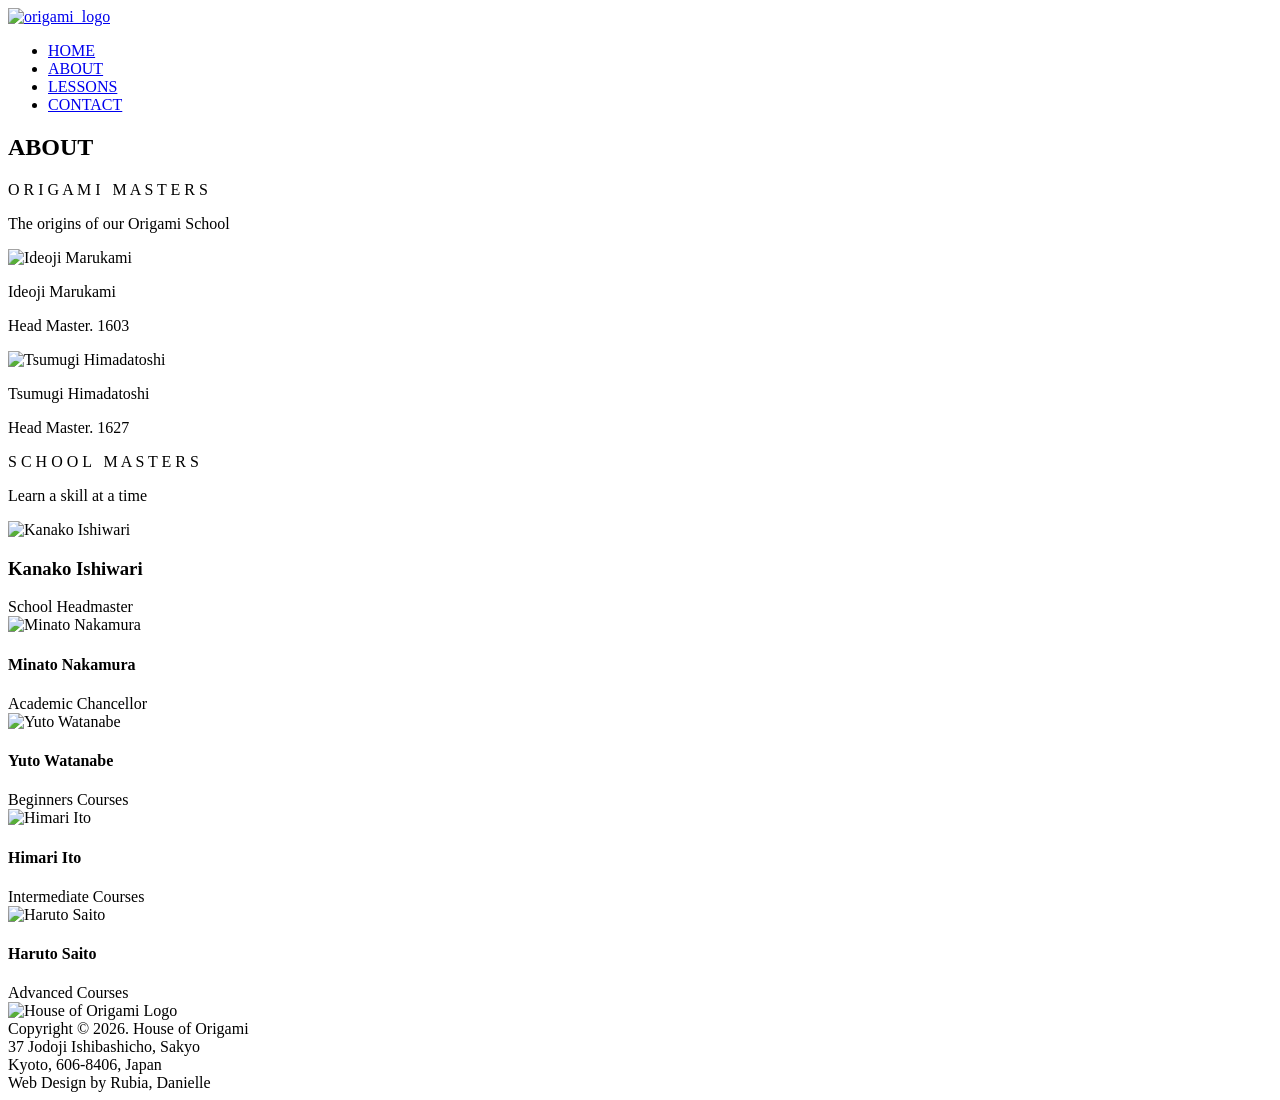
==== about.html @ 140cec90 "Add files via upload" ====
<!DOCTYPE html>
<html lang="en">
<head>
	<meta charset="UTF-8">
	<meta name="viewport" content="width-device-width, initial-scale=1.0">
	<link rel="icon" type="image/png" href="images/icon_clean.png">
	<link rel="preconnect" href="https://fonts.googleapis.com">
	<link rel="preconnect" href="https://fonts.gstatic.com" crossorigin>
	<link href="https://fonts.googleapis.com/css2?family=Aubrey&family=Roboto:ital,wght@0,100..900;1,100..900&display=swap" rel="stylesheet">
	<link rel="stylesheet" href="css/style.css">
	<title>About - House of Origami</title>
</head>
<body>

	<header>
		<nav class="navbar">
			<a href="index.html"><img src="images/origami_logo.png" width="300" alt="origami_logo"></a>
			<ul class="nav-menu">
				<li><a href="index.html" class="nav-link">HOME</a></li>
				<li><a href="about.html" class="nav-link">ABOUT</a></li>
				<li><a href="lessons.html" class="nav-link">LESSONS</a></li>
				<li><a href="contacts.html" class="nav-link">CONTACT</a></li>
			</ul>
		</nav>
	</header>

	<main class="main-container">
		<div class="aboutlesson-header">
			<h2>ABOUT</h2>
		</div>

		<section class="origami-masters">
			<div class="origami-masters-title">
				<div class="title-about">O R I G A M I &nbsp; M A S T E R S</div>
				<p>The origins of our Origami School</p>
			</div>

			<div class="origami-masters-container">
				<div class="master">
					<img src="images/master01.jpg" alt="Ideoji Marukami">
					<p class="master-name">Ideoji Marukami</p>
					<p class="master-era">Head Master. 1603</p>
				</div>
				<div class="master">
					<img src="images/master02.jpg" alt="Tsumugi Himadatoshi">
					<p class="master-name">Tsumugi Himadatoshi</p>
					<p class="master-era">Head Master. 1627</p>
				</div>
			</div>
		</section>

		<section class="school-masters">
			<div class="school-masters-title">
				<div class="title-about">S C H O O L &nbsp; M A S T E R S</div>
				<p>Learn a skill at a time</p>
			</div>

			<div class="masters-container">
				<div class="featured-master">
					<img src="images/headmaster.jpg" alt="Kanako Ishiwari">
					<h3>Kanako Ishiwari</h3>
					<span>School Headmaster</span>
				</div>

				<div class="masters-grid">
					<div class="master-card">
						<img src="images/lessonmaster01.jpg" alt="Minato Nakamura">
						<h4>Minato Nakamura</h4>
						<span>Academic Chancellor</span>
					</div>
					<div class="master-card">
						<img src="images/lessonmaster02.jpg" alt="Yuto Watanabe">
						<h4>Yuto Watanabe</h4>
						<span>Beginners Courses</span>
					</div>
					<div class="master-card">
						<img src="images/lessonmaster03.jpg" alt="Himari Ito">
						<h4>Himari Ito</h4>
						<span>Intermediate Courses</span>
					</div>
					<div class="master-card">
						<img src="images/lessonmaster04.jpg" alt="Haruto Saito">
						<h4>Haruto Saito</h4>
						<span>Advanced Courses</span>
					</div>
				</div>
			</div>
		</section>
	</main>

	<footer>
		<div class="footer-container">
			<div class="footer-left">
				<img src="images/origami_logo_dark.png" alt="House of Origami Logo" class="footer-logo">
				<div id="details">
					Copyright © 2026. House of Origami <br>
					37 Jodoji Ishibashicho, Sakyo <br>
					Kyoto, 606-8406, Japan
				</div>
			</div>
			<div>Web Design by Rubia, Danielle</div>
		</div>
	</footer>

</body>
</html>
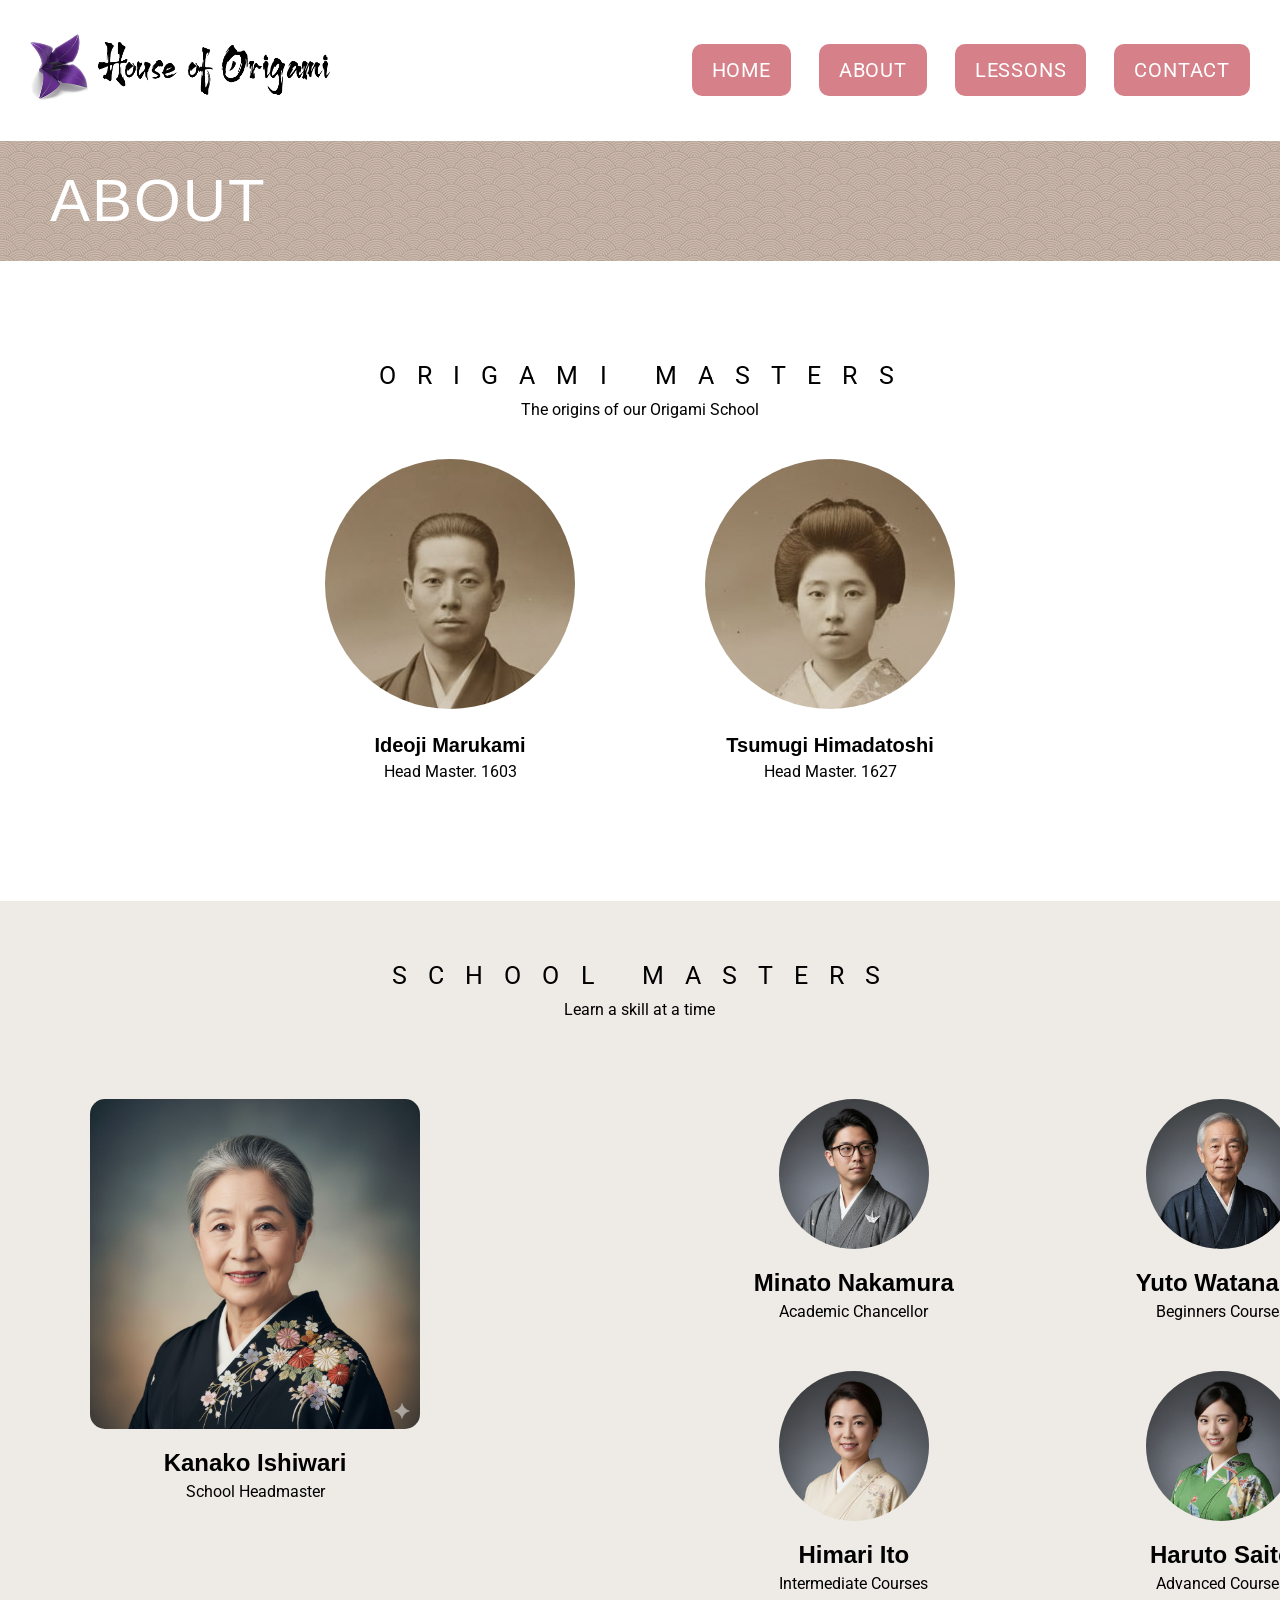
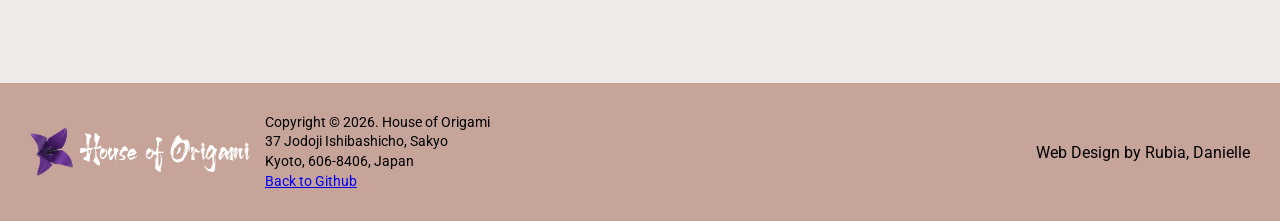
==== commit 853778a1: "Update footer with GitHub link and copyright info Added a link to GitHub in the footer and updated t" ====
--- a/about.html
+++ b/about.html
@@ -95,7 +95,8 @@
 				<div id="details">
 					Copyright © 2026. House of Origami <br>
 					37 Jodoji Ishibashicho, Sakyo <br>
-					Kyoto, 606-8406, Japan
+					Kyoto, 606-8406, Japan <br>
+				<a href="https://github.com/dandalan-dan/house-of-origami-homework_project">Back to Github</a>
 				</div>
 			</div>
 			<div>Web Design by Rubia, Danielle</div>
--- a/css/style.css
+++ b/css/style.css
@@ -0,0 +1,1211 @@
+/* ---------- FONTS ---------- */
+@font-face {
+  font-family: 'Roboto';
+  src: url('../fonts/Roboto/Roboto-Regular.ttf') format('truetype');
+  font-style: normal;
+}
+
+@font-face {
+  font-family: 'Aubrey';
+  src: url('../fonts/Aubrey/Aubrey-Regular.ttf') format('truetype');
+  font-style: normal;
+}
+
+/* ---------- GENERAL SETUP ---------- */
+* {
+	box-sizing: border-box;
+	margin: 0;
+	padding: 0;
+}
+
+body {
+	font-family: 'Roboto', sans-serif;
+	background-color: #ffffff;
+}
+
+
+/* ---------- NAV ---------- */
+.navbar {
+	padding: 32px 30px;
+	display: flex;
+	align-items: center;
+	justify-content: space-between;
+}
+
+.nav-menu {
+	list-style: none;
+	display: flex;
+	align-items: center;
+	gap: 28px;
+}
+
+.nav-link {
+	text-decoration: none;
+	color: white;
+	background-color: #D68189;
+	transition: all 0.2s ease;
+	border-radius: 10px;
+	display: inline-block;
+	padding: 14px 20px;
+	min-width: 80px;
+	text-align: center;
+	font-size: 20px;
+	letter-spacing: .04em;
+}
+
+.nav-link:hover {
+	background-color: #E94E77;
+	transform: translateY(-3px);
+}
+
+
+/* ---------- HERO ---------- */
+.welcome {
+	padding: 40px 30px;
+	text-align: center;
+	display: flex;
+	flex-direction: column;
+	align-items: center;
+}
+
+.welcome .head-one {
+	font-family: 'Aubrey', serif;
+	font-size: 56px;
+	font-weight: 400;
+	text-align: center;
+	margin: 10px auto;
+}
+
+.welcome p {
+	max-width: 1100px;
+	font-size: 20px;
+	line-height: 1.6;
+}
+
+/* ------------- ABOUT & LESSON HEADER 2 --------- */
+
+.aboutlesson-header {
+	background-color: #d0bdb3;
+	background-image: url("../images/bg-tile.jpg");
+	background-blend-mode: multiply;
+	background-repeat: repeat;
+	background-size: auto;
+	height: 120px;
+	width: 100%;
+	padding-left: 50px;
+	margin-bottom: 40px;
+	box-sizing: border-box;
+	display: flex;
+	align-items: center;
+}
+
+.aboutlesson-header h2 {
+	color: white;
+	font-size: 60px;
+	font-weight: 350;
+	letter-spacing: 2px;
+	margin: 0;
+}
+
+/* ---------- FOOTER ---------- */
+footer {
+	background-color: #C6A49A;
+	padding: 30px;
+	color: black;
+}
+
+.footer-container {
+	display: flex;
+	align-items: center;
+	justify-content: space-between;
+}
+
+.footer-left {
+	display: flex;
+	align-items: center;
+	gap: 15px;
+}
+
+.footer-logo {
+	height: 50px;
+}
+
+#details {
+	font-size: 14px;
+	line-height: 1.4;
+}
+
+/* ---------- FEATURED LESSON SECTION ---------- */
+.featured-lessons {
+	padding: 60px 0;
+	background-color: #e6e6e6;
+	text-align: center;
+	display: flex;
+	flex-direction: column;
+	align-items: center;
+}
+
+.main-feature-img {
+	width: 1100px;
+	border-radius: 15px;
+	margin-bottom: 30px;
+}
+
+.container {
+	width: 1100px;
+	text-align: left;
+	display: flex;
+	flex-direction: row;
+	align-items: flex-start;
+	gap: 40px;
+}
+
+.title-featured {
+	font-size: 25px;
+	letter-spacing: 0.2cm;
+	font-weight: 500;
+}
+
+.texpara {
+	margin: 10px 0 30px 0;
+	font-size: 18px;
+}
+
+/* Left Column */
+.spear-tailed {
+	flex: 6;
+}
+
+#spear-td {
+	font-size: 32px;
+	margin-bottom: 15px;
+}
+
+.lesson-desc {
+	font-size: 18px;
+	line-height: 1.6;
+	margin-bottom: 20px;
+}
+
+.lessons-label {
+	font-weight: 350;
+	font-size: 20px;
+	margin-bottom: 10px;
+}
+
+#list-lessons {
+	font-size: 18px;
+	line-height: 1.4;
+	margin-bottom: 20px;
+	padding-left: 40px;
+}
+
+/* Enroll Card */
+.enroll {
+	flex: 4;
+	background-color: #C6A49A;
+	padding: 40px 30px;
+	border-radius: 15px;
+	text-align: center;
+	margin-top: 20px;
+	display: flex;
+	flex-direction: column;
+	align-items: center;
+}
+
+#enroll-now {
+	font-size: 28px;
+	color: white;
+	font-weight: bold;
+	margin-bottom: 10px;
+}
+
+.p-white-small {
+	color: white;
+	font-size: 18px;
+	margin-bottom: 20px;
+}
+
+#dollar-25 {
+	width: 130px;
+	height: 130px;
+	border: 4px solid white;
+	border-radius: 50%;
+	margin: 0 auto 20px;
+	background-color: #EEEBE6;
+	font-size: 45px;
+	font-weight: bold;
+	color: #E94E77;
+	display: flex;
+	align-items: center;
+	justify-content: center;
+}
+
+#dollar-sign {
+	font-size: 24px;
+	vertical-align: super;
+}
+
+.join-now {
+	display: inline-block;
+	background-color: #e94f77;
+	color: white;
+	padding: 15px 40px;
+	font-size: 20px;
+	font-weight: bold;
+	border-radius: 10px;
+	cursor: pointer;
+	margin-top: 10px;
+	transition: background-color 0.2s ease;
+}
+
+.join-now:hover {
+	background-color: black;
+}
+
+/* ---------- INFO BREAK ---------- */
+.info-break {
+	background-color: #ffffff;
+	padding: 40px;
+	text-align: center;
+	display: flex;
+	justify-content: center;
+}
+
+.info-break .container {
+	display: block;
+}
+
+.info-break p {
+	font-size: 18px;
+	line-height: 1.8;
+	color: #555555;
+}
+
+/* ---------- ANIMAL CARDS INDEX ---------- */
+.animal-container {
+	display: flex;
+	flex-direction: row;
+	flex-wrap: wrap;
+	justify-content: center;
+	gap: 10px;
+	padding: 20px 0;
+	overflow-x: auto;
+}
+
+.title-masterclass {
+	font-size: 25px;
+	letter-spacing: 0.2cm;
+	font-weight: 400;
+}
+
+.animal {
+	padding: 20px;
+	background-color: white;
+	border-radius: 15px;
+	display: flex;
+	flex-direction: column;
+	align-items: flex-start;
+	width: 300px;
+	flex-shrink: 0;
+}
+
+.animal-pic {
+	width: 100%;
+	border-radius: 10px;
+	margin-bottom: 15px;
+}
+
+.animal-title {
+	font-size: 20px;
+	font-weight: bold;
+	margin: 0 0 12px 0;
+	text-align: center;
+	width: 100%;
+}
+
+.animal-text {
+	color: black;
+	font-size: 14px;
+	line-height: 1.5;
+	margin-bottom: 10px;
+	text-align: left;
+	flex: 1;
+}
+
+.animal-text:last-of-type {
+	margin-bottom: 18px;
+}
+
+.stat {
+	padding: 5px 5px;
+	border-radius: 12px;
+	background-color: #E94E77;
+	font-size: 22px;
+	font-weight: 600;
+	color: white;
+	text-align: center;
+	display: flex;
+	flex-direction: column;
+	align-items: center;
+	align-self: flex-start;
+}
+
+#skill-level {
+	color: black;
+	font-size: 20px;
+	text-align: center;
+}
+
+/* ---------- ABOUT PAGE SPECIFIC ---------- */
+/* Origami Masters Section */
+.origami-masters {
+	background-color: #ffffff;
+	padding: 60px 0;
+	display: flex;
+	flex-direction: column;
+	align-items: center;
+}
+
+.title-about {
+	font-size: 25px;
+	letter-spacing: 0.2cm;
+	font-weight: 400;
+	padding-bottom: 10px;
+}
+
+.origami-masters-title {
+	text-align: center;
+	margin-bottom: 40px;
+}
+
+.school-masters-title {
+	text-align: center;
+	margin-bottom: 40px;
+}
+
+.origami-masters-container {
+	max-width: 900px;
+	width: 100%;
+	display: flex;
+	flex-wrap: wrap;
+	justify-content: center;
+	gap: 80px;
+	margin-bottom: 60px;
+}
+
+.origami-masters-container .master {
+	display: flex;
+	flex-direction: column;
+	align-items: center;
+	width: 300px;
+}
+
+.master img {
+	width: 250px;
+	height: 250px;
+	border-radius: 50%;
+	object-fit: cover;
+	margin-bottom: 15px;
+}
+
+.master-name {
+	font-weight: bold;
+	font-size: 20px;
+	margin: 10px 0 5px 0;
+}
+
+.master-era {
+	color: black;
+}
+
+/* School Masters Section */
+.school-masters {
+	background-color: #EEEBE6;
+	flex-wrap: wrap;
+	padding: 60px 0;
+	display: flex;
+	flex-direction: column;
+	align-items: center;
+}
+
+.masters-container {
+	max-width: 1100px;
+	width: 100%;
+	display: flex;
+	flex-direction: row;
+	align-items: flex-start;
+	gap: 40px;
+	margin-top: 40px;
+}
+
+/* Left side Headmaster */
+.featured-master {
+	flex: 0 0 30%;
+	display: flex;
+	flex-direction: column;
+	align-items: center;
+	text-align: center;
+	margin-right: 220px;
+}
+
+.featured-master img {
+	width: 100%;
+	border-radius: 15px;
+	margin-bottom: 15px;
+}
+
+.featured-master h3 {
+	font-size: 24px;
+	margin: 5px 0;
+}
+
+/* Right side grid of 4 masters */
+.masters-grid {
+	flex: 0 0 65%;
+	display: flex;
+	flex-wrap: wrap;
+	gap: 20px;
+}
+
+.master-card {
+	flex: 0 0 calc(50% - 10px);
+	display: flex;
+	flex-direction: column;
+	align-items: center;
+	margin-bottom: 30px;
+}
+
+.master-card img {
+	width: 150px;
+	height: 150px;
+	border-radius: 50%;
+	object-fit: cover;
+	margin-bottom: 15px;
+}
+
+.master-card h4 {
+	margin: 5px 0;
+	font-size: 24px;
+	text-align: center;
+}
+
+.master-card span {
+	color: black;
+	text-align: center;
+}
+
+/* ------------ LESSON PAGE SPECIFIC ------------- */
+.page-lessons {
+	padding: 60px 0;
+	text-align: center;
+	display: flex;
+	flex-direction: column;
+	align-items: center;
+}
+
+.card-container {
+	display: flex;
+	flex-direction: row;
+	justify-content: center;
+	gap: 10px;
+	padding: 20px;
+	overflow-x: auto;
+	flex-wrap: wrap;
+}
+
+#title-masterclasses {
+	font-size: 25px;
+	letter-spacing: 0.2cm;
+	font-weight: 400;
+}
+
+.animal-lesson {
+	padding: 20px;
+	background-color: #E3CFB4;
+	border-radius: 15px;
+	display: flex;
+	flex-direction: column;
+	align-items: flex-start;
+	width: 290px;
+	flex-shrink: 0;
+	margin-right: 5px;
+}
+
+#video-title {
+	font-size: 25px;
+	letter-spacing: 0.2cm;
+	font-weight: 400;
+}
+
+.enroll-lesson {
+	padding: 12px 18px;
+	border-radius: 12px;
+	background-color: #E94F77;
+	font-size: 20px;
+	font-weight: 400;
+	text-decoration: none;
+	color: white;
+	text-align: center;
+	letter-spacing: 0.05em;
+	display: flex;
+	flex-direction: column;
+	align-items: center;
+	align-self: center;
+}
+
+.enroll-lesson:hover {
+	background-color: black;
+}
+
+.video-lessons-container {
+	background-color: #EEEBE6;
+	padding: 60px 40px;
+	text-align: center;
+	display: flex;
+	flex-direction: column;
+	align-items: center;
+}
+
+.video-container {
+	display: flex;
+	flex-direction: row;
+	justify-content: center;
+	gap: 30px;
+	padding: 20px 0;
+	flex-wrap: wrap;
+}
+
+.video-card {
+	background-color: #FFFFFF;
+	border-radius: 10px;
+	padding: 12px;
+	display: flex;
+	flex-direction: column;
+	align-items: center;
+	max-width: 100%;
+	width: 400px;
+}
+
+.video-card iframe {
+	width: 100%;
+	height: 200px;
+	border: none;
+}
+
+.video-card h3 {
+	font-family: 'Roboto', sans-serif;
+	margin-top: 12px;
+	font-size: 20px;
+	font-weight: bold;
+}
+
+/* ------------ CONTACT PAGE SPECIFIC ------------- */
+.map-section {
+	width: 100%;
+	line-height: 0;
+}
+
+.map-section iframe {
+	width: 100%;
+	height: 380px;
+	border: none;
+	display: block;
+}
+
+.contact-body {
+	display: flex;
+	flex-direction: row;
+	gap: 60px;
+	padding: 60px 80px 60px 40px;
+	align-items: flex-start;
+	justify-content: center;
+}
+
+.contact-title {
+	font-size: 22px;
+	font-weight: 700;
+	margin-bottom: 24px;
+	letter-spacing: 0.03em;
+}
+
+/* Form */
+.contact-form-wrap {
+	flex: 0 0 auto;
+	width: 590px;
+}
+
+.form-row {
+	display: flex;
+	align-items: flex-start;
+	margin-bottom: 18px;
+	gap: 16px;
+}
+
+.form-row label {
+	width: 90px;
+	min-width: 90px;
+	font-size: 16px;
+	font-weight: 400;
+	padding-top: 8px;
+}
+
+.form-row input[type="text"],
+.form-row input[type="email"],
+.form-row input[type="number"],
+.form-row textarea {
+	width: 390px;
+	padding: 8px 12px;
+	font-size: 15px;
+	font-family: 'Roboto', sans-serif;
+	border: 1px solid #ccc;
+	border-radius: 6px;
+	background-color: #f5f0eb;
+	outline: none;
+	transition: border-color 0.2s;
+}
+
+.form-row select {
+	width: 200px;
+	padding: 8px 12px;
+	font-size: 15px;
+	font-family: 'Roboto', sans-serif;
+	border: 1px solid #ccc;
+	border-radius: 6px;
+	background-color: #f5f0eb;
+	outline: none;
+	transition: border-color 0.2s;
+}
+
+.form-row input:focus,
+.form-row select:focus,
+.form-row textarea:focus {
+	border-color: #D68189;
+}
+
+.form-row textarea {
+	height: 100px;
+	resize: vertical;
+}
+
+.radio-group,
+.checkbox-group {
+	flex: 1;
+	display: flex;
+	flex-direction: column;
+	gap: 8px;
+}
+
+.radio-group label,
+.checkbox-group label {
+	width: auto;
+	min-width: unset;
+	padding-top: 0;
+	display: flex;
+	align-items: center;
+	gap: 8px;
+	font-size: 16px;
+	cursor: pointer;
+}
+
+.radio-group input[type="radio"],
+.checkbox-group input[type="checkbox"] {
+	accent-color: #E94E77;
+	width: 16px;
+	height: 16px;
+}
+
+.btn-send {
+	margin-top: 10px;
+	margin-left: 106px;
+	background-color: #E94E77;
+	color: white;
+	border: none;
+	padding: 14px 40px;
+	font-size: 17px;
+	font-weight: 700;
+	border-radius: 8px;
+	cursor: pointer;
+	letter-spacing: 0.05em;
+	transition: background-color 0.2s ease;
+}
+
+.btn-send:hover {
+	background-color: black;
+}
+
+/* HQ Info */
+.hq-wrap {
+	width: 280px;
+	min-width: 220px;
+	flex-shrink: 0;
+}
+
+.hq-address {
+	font-size: 15px;
+	line-height: 1.7;
+	margin-bottom: 14px;
+}
+
+.hq-info-row {
+	display: flex;
+	gap: 10px;
+	margin-bottom: 6px;
+	font-size: 15px;
+	align-items: baseline;
+}
+
+.hq-info-row strong {
+	min-width: 50px;
+	font-weight: 700;
+}
+
+/* Social icons */
+.social-icons {
+	display: flex;
+	gap: 10px;
+	margin-top: 16px;
+	flex-wrap: wrap;
+}
+
+.social-icons a {
+	display: flex;
+	align-items: center;
+	justify-content: center;
+	width: 34px;
+	height: 34px;
+	border-radius: 10px;
+	background-color: #7e7e7e;
+	text-decoration: none;
+	transition: background-color 0.2s;
+}
+
+.social-icons a:hover {
+	background-color: #111111;
+	transform: translateY(-3px);
+}
+
+.social-icons a img {
+	width: 20px;
+	height: 20px;
+	object-fit: contain;
+}
+
+
+/* ========== MEDIA QUERY (360px to 428px) ============= */
+@media screen and (max-width: 428px) {
+
+	/* --- NAV --- */
+.navbar {
+	flex-wrap: wrap;
+	justify-content: space-between;
+	padding: 12px 16px;
+	gap: 8px;
+	}
+
+.navbar > a {
+	flex: 1;
+	}
+
+.navbar img {
+	width: 160px;
+	}
+
+.nav-menu {
+	display: flex;
+	flex-direction: row;
+	flex-wrap: wrap;
+	align-items: center;
+	justify-content: center;
+	width: 100%;
+	gap: 8px;
+	padding-bottom: 10px;
+	}
+
+.nav-link {
+	font-size: 13px;
+	padding: 8px 10px;
+	min-width: 60px;
+	}
+
+	/* --- HERO (index) --- */
+.welcome {
+	padding: 24px 16px;
+	}
+
+.welcome .head-one {
+	font-size: 30px;
+	}
+
+.welcome p {
+	font-size: 14px;
+	line-height: 1.6;
+	}
+
+	/* --- FEATURED LESSON --- */
+.featured-lessons {
+	padding: 30px 16px;
+	}
+
+.title-featured,
+.title-masterclass {
+	font-size: 16px;
+	letter-spacing: 0.1cm;
+	}
+
+.texpara {
+	font-size: 14px;
+	}
+
+.main-feature-img {
+	width: 100%;
+	border-radius: 10px;
+	}
+
+.container {
+	width: 100%;
+	flex-direction: column;
+	gap: 20px;
+	padding: 0 16px;
+	}
+
+#spear-td {
+	font-size: 22px;
+	}
+
+.lesson-desc {
+	font-size: 14px;
+	}
+
+.lessons-label {
+	font-size: 16px;
+	}
+
+#list-lessons {
+	font-size: 14px;
+	}
+
+.enroll {
+	width: 100%;
+	margin-top: 0;
+	padding: 24px 16px;
+	}
+
+#enroll-now {
+	font-size: 22px;
+	}
+
+.p-white-small {
+	font-size: 14px;
+	}
+
+#dollar-25 {
+	width: 100px;
+	height: 100px;
+	font-size: 36px;
+	}
+
+.join-now {
+	font-size: 16px;
+	padding: 12px 28px;
+	}
+
+	/* --- INFO BREAK --- */
+.info-break {
+	padding: 24px 16px;
+	}
+
+.info-break p {
+	font-size: 13px;
+	line-height: 1.7;
+	}
+
+/* --- MASTERCLASS ANIMAL CARDS (index) --- */
+.master-class-section {
+	padding: 0 16px;
+	}
+
+.animal-container {
+	flex-direction: column;
+	align-items: center;
+	gap: 16px;
+	padding: 16px 0;
+	}
+
+.animal {
+	width: 100%;
+	max-width: 360px;
+	}
+
+/* --- ABOUT & LESSONS PAGE HEADER BANNER --- */
+.aboutlesson-header {
+	height: 80px;
+	padding-left: 20px;
+	}
+
+.aboutlesson-header h2 {
+	font-size: 36px;
+	}
+
+/* --- ABOUT: ORIGAMI MASTERS --- */
+.origami-masters {
+	padding: 30px 16px;
+	}
+
+.title-about {
+	font-size: 16px;
+	letter-spacing: 0.1cm;
+	}
+
+.origami-masters-container {
+	flex-direction: column;
+	align-items: center;
+	gap: 32px;
+	}
+
+.origami-masters-container .master {
+	width: 100%;
+	}
+
+.master img {
+	width: 180px;
+	height: 180px;
+	}
+
+.master-name {
+	font-size: 16px;
+	}
+
+/* --- ABOUT: SCHOOL MASTERS --- */
+.school-masters {
+	padding: 30px 16px;
+	}
+
+.masters-container {
+	flex-direction: column;
+	align-items: center;
+	gap: 24px;
+	margin-top: 20px;
+	}
+
+.featured-master {
+	flex: none;
+	width: 100%;
+	margin-right: 0;
+	}
+
+.featured-master img {
+	width: 100%;
+	border-radius: 10px;
+	}
+
+.featured-master h3 {
+	font-size: 18px;
+	}
+
+.masters-grid {
+	flex: none;
+	width: 100%;
+	justify-content: center;
+	gap: 16px;
+	}
+
+.master-card {
+	flex: 0 0 calc(50% - 8px);
+	}
+
+.master-card img {
+	width: 110px;
+	height: 110px;
+	}
+
+.master-card h4 {
+	font-size: 16px;
+	}
+
+.master-card span {
+	font-size: 13px;
+	}
+
+/* --- LESSONS PAGE: LESSON CARDS --- */
+#title-masterclasses {
+	flex-wrap: wrap;
+	justify-self: center;
+	width: 70%;
+}
+
+#video-title {
+	width: 100%;
+	font-size: 16px;
+	letter-spacing: 0.1cm;
+}
+
+.page-lessons {
+	padding: 30px 16px;
+	}
+
+.card-container {
+	flex-direction: column;
+	align-items: center;
+	gap: 16px;
+	padding: 10px 0;
+	}
+
+.animal-lesson {
+	width: 100%;
+	max-width: 360px;
+	margin-right: 0;
+	}
+
+.enroll-lesson {
+	font-size: 16px;
+	padding: 10px 14px;
+	align-self: stretch;
+	text-align: center;
+	}
+
+/* --- LESSONS PAGE: VIDEO SECTION --- */
+.video-lessons-container {
+	padding: 30px 16px;
+	}
+
+.video-container {
+	flex-direction: column;
+	align-items: center;
+	gap: 20px;
+	}
+
+.video-card {
+	width: 100%;
+	max-width: 360px;
+	}
+
+.video-card iframe {
+	height: 180px;
+	}
+
+.video-card h3 {
+	font-size: 16px;
+	}
+
+/* --- CONTACT PAGE: MAP --- */
+.map-section {
+	margin: 0;
+	padding: 0;
+	width: 100%;
+	overflow: hidden;
+	}
+
+.map-section iframe {
+	height: 300px;
+	width: 100%;
+	display: block;
+	border: none;
+	}
+
+.contact-body {
+	display: flex;
+	flex-direction: column;
+	padding: 30px 16px;
+	gap: 40px;
+	}
+
+.contact-form-wrap {
+	width: 100%;
+	}
+
+.form-row {
+	flex-direction: column;
+	gap: 4px;
+	background-color: transparent;
+	padding: 0;
+	border-radius: 0;
+	margin-bottom: 12px;
+	}
+
+.form-row > label:first-child {
+	width: 100%;
+	padding-top: 0;
+	font-weight: 400;
+	font-size: 15px;
+	margin-bottom: 2px;
+	background-color: transparent;
+	}
+
+.form-row input[type="text"],
+.form-row input[type="email"],
+.form-row input[type="number"],
+.form-row select,
+.form-row textarea {
+	width: 100%;
+	max-width: 100%;
+	background-color: #eeebe6;
+	border: 1px solid #ccc;
+	border-radius: 6px;
+	padding: 8px 10px;
+	font-size: 15px;
+	}
+
+.form-row select {
+	max-width: 100%;
+	background-color: #eeebe6;
+	border: 1px solid #ccc;
+	border-radius: 6px;
+	}
+
+.radio-group,
+.checkbox-group {
+	gap: 6px;
+	}
+
+.radio-group label,
+.checkbox-group label {
+	font-size: 15px;
+	}
+
+.btn-send {
+	margin-left: 0;
+	width: 100%;
+	}
+
+.hq-wrap {
+	width: 100%;
+	text-align: center;
+	}
+
+.hq-info-row {
+	justify-content: center;
+	}
+
+.social-icons {
+	justify-content: center;
+	}
+
+/* --- FOOTER --- */
+footer {
+	padding: 20px 16px;
+	}
+
+.footer-container {
+	flex-direction: column;
+	align-items: center;
+	gap: 12px;
+	text-align: center;
+	}
+
+.footer-left {
+	flex-direction: column;
+	align-items: center;
+	gap: 8px;
+	}
+
+.footer-logo {
+	height: 36px;
+	}
+
+#details {
+	font-size: 12px;
+	text-align: center;
+	}
+
+}
